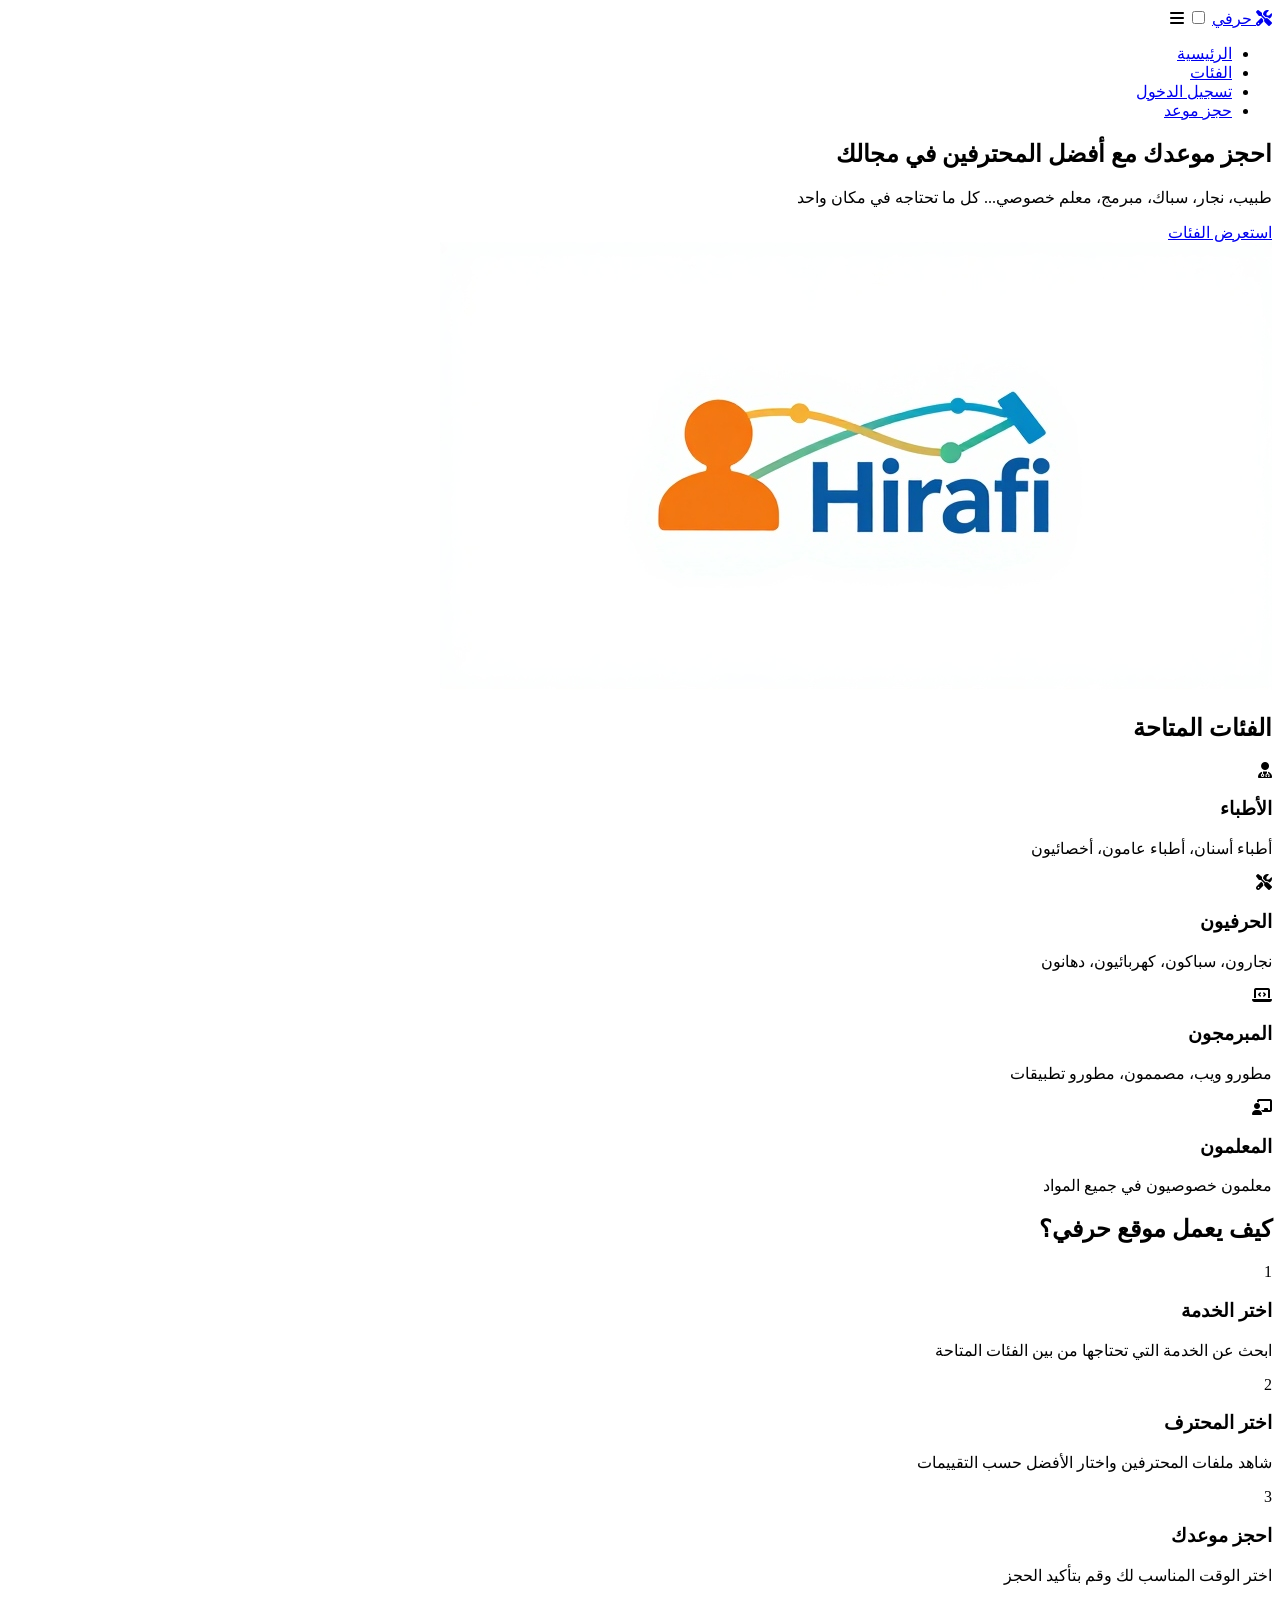
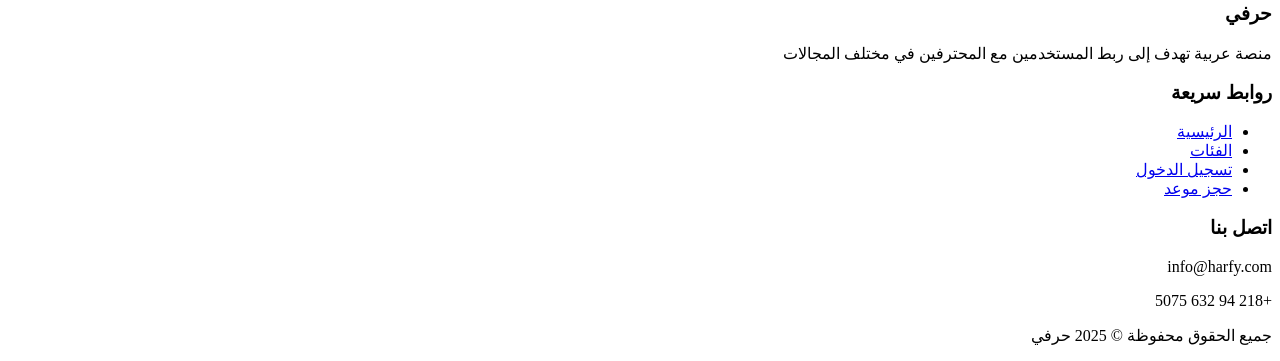
==== index.html @ f02ce2a3 "Add files via upload" ====
<!DOCTYPE html>
<html lang="ar" dir="rtl">
<head>
    <meta charset="UTF-8">
    <meta name="viewport" content="width=device-width, initial-scale=1.0">
    <title>حرفي - منصة حجز المواعيد مع المحترفين</title>
    <link rel="stylesheet" href="css/style.css">
    <link rel="stylesheet" href="https://cdnjs.cloudflare.com/ajax/libs/font-awesome/6.4.0/css/all.min.css">
</head>
<body>
    <!-- شريط التنقل -->
    <nav class="navbar">
        <div class="container">
            <a href="index.html" class="logo"><i class="fas fa-tools"> </i> حرفي</a>
            <input type="checkbox" id="menu-toggle" class="menu-checkbox">
            <label for="menu-toggle" class="menu-toggle">
                <i class="fas fa-bars"></i>
            </label>
            <ul class="nav-links">
                <li><a href="index.html" class="active">الرئيسية</a></li>
                <li><a href="categories.html">الفئات</a></li>
                <li><a href="login.html">تسجيل الدخول</a></li>
                <li><a href="booking.html">حجز موعد</a></li>
               
            </ul>
        </div>
    </nav>

    <!-- قسم الهيرو -->
    <section class="hero">
        <div class="container">
            <div class="hero-content">
                <h1>احجز موعدك مع أفضل المحترفين في مجالك</h1>
                <p>طبيب، نجار، سباك، مبرمج، معلم خصوصي... كل ما تحتاجه في مكان واحد</p>
                <a href="categories.html" class="btn-primary">استعرض الفئات</a>
            </div>
            <div class="hero-image">
                <img src="img/eng/output (3).jpg" alt="حرفي - احجز مع محترف">
            </div>
        </div>
    </section>

    <!-- قسم الفئات -->
    <section class="categories">
        <div class="container">
            <h2 class="section-title">الفئات المتاحة</h2>
            <div class="categories-grid">
                <div class="category-card">
                    <i class="fas fa-user-md"></i>
                    <h3>الأطباء</h3>
                    <p>أطباء أسنان، أطباء عامون، أخصائيون</p>
                </div>
                <div class="category-card">
                    <i class="fas fa-tools"></i>
                    <h3>الحرفيون</h3>
                    <p>نجارون، سباكون، كهربائيون، دهانون</p>
                </div>
                <div class="category-card">
                    <i class="fas fa-laptop-code"></i>
                    <h3>المبرمجون</h3>
                    <p>مطورو ويب، مصممون، مطورو تطبيقات</p>
                </div>
                <div class="category-card">
                    <i class="fas fa-chalkboard-teacher"></i>
                    <h3>المعلمون</h3>
                    <p>معلمون خصوصيون في جميع المواد</p>
                </div>
            </div>
        </div>
    </section>

    <!-- قسم كيف يعمل الموقع -->
    <section class="how-it-works">
        <div class="container">
            <h2 class="section-title">كيف يعمل موقع حرفي؟</h2>
            <div class="steps">
                <div class="step">
                    <span class="step-number">1</span>
                    <h3>اختر الخدمة</h3>
                    <p>ابحث عن الخدمة التي تحتاجها من بين الفئات المتاحة</p>
                </div>
                <div class="step">
                    <span class="step-number">2</span>
                    <h3>اختر المحترف</h3>
                    <p>شاهد ملفات المحترفين واختار الأفضل حسب التقييمات</p>
                </div>
                <div class="step">
                    <span class="step-number">3</span>
                    <h3>احجز موعدك</h3>
                    <p>اختر الوقت المناسب لك وقم بتأكيد الحجز</p>
                </div>
                
            </div>
        </div>
    </section>

    <!-- التذييل -->
    <footer class="footer">
        <div class="container">
            <div class="footer-content">
                <div class="footer-section">
                    <h3>حرفي</h3>
                    <p>منصة عربية تهدف إلى ربط المستخدمين مع المحترفين في مختلف المجالات</p>
                </div>
                <div class="footer-section">
                    <h3>روابط سريعة</h3>
                    <ul>
                        <li><a href="index.html">الرئيسية</a></li>
                        <li><a href="categories.html">الفئات</a></li>
                        <li><a href="login.html">تسجيل الدخول</a></li>
                        <li><a href="booking.html">حجز موعد</a></li>
                    </ul>
                </div>
                <div class="footer-section">
                    <h3>اتصل بنا</h3>
                    <p><i class=" fa-envelope"></i> info@harfy.com</p>
                    <p><i class=" fa-phone"></i> +218 94 632 5075</p>
                </div>
            </div>
            <div class="footer-bottom">
                <p>جميع الحقوق محفوظة &copy; 2025 حرفي</p>
            </div>
        </div>
    </footer>
</body>
</html>
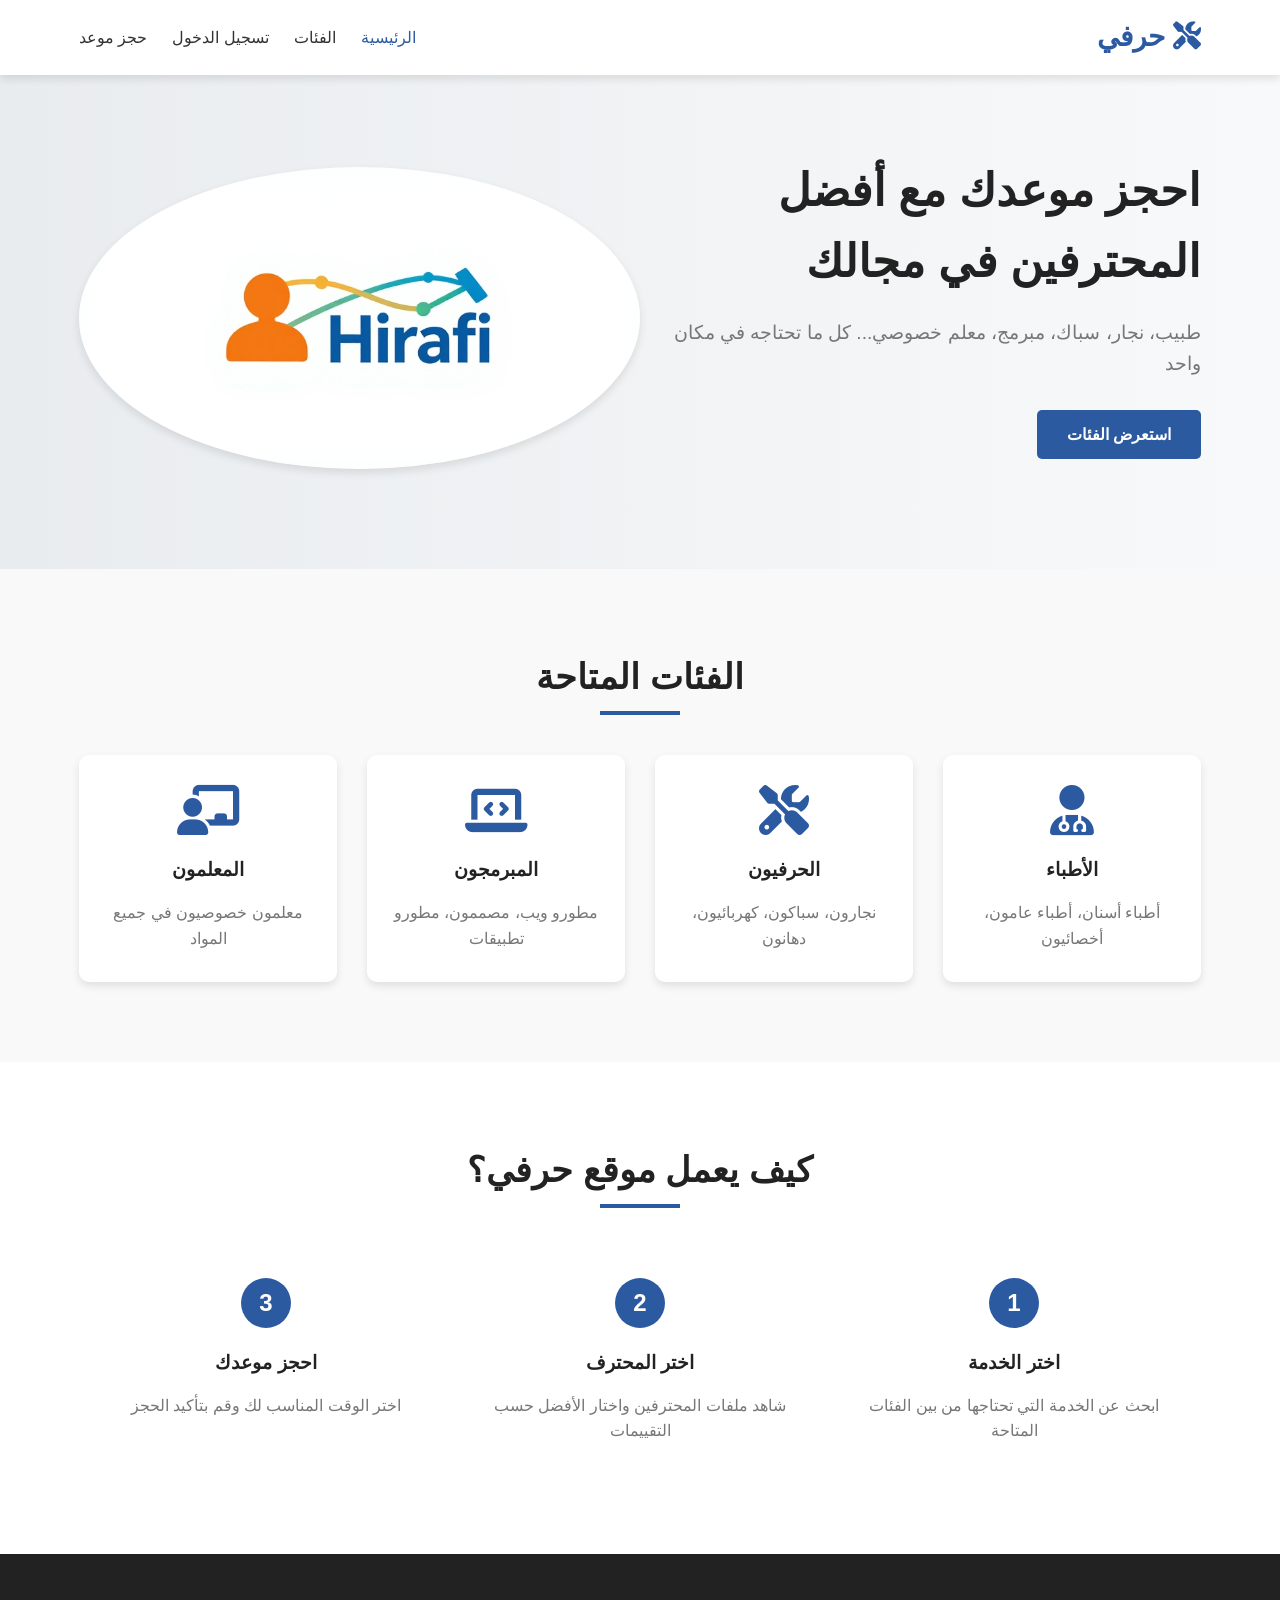
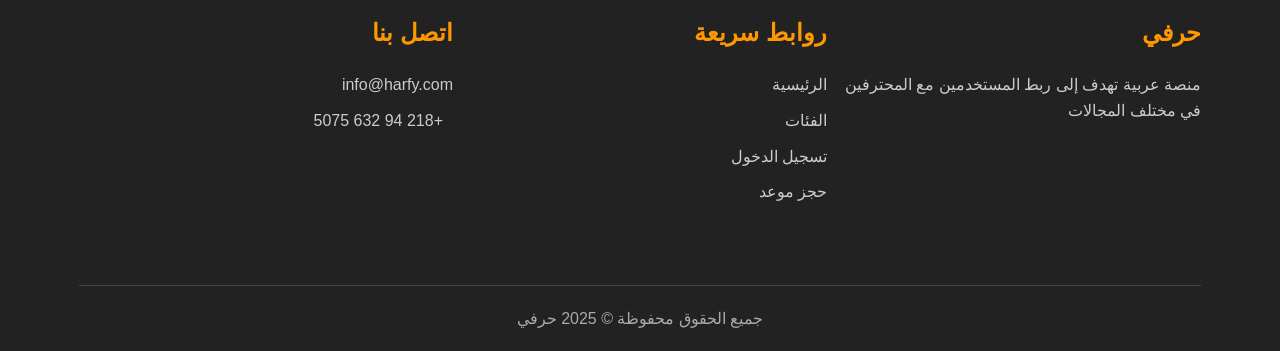
==== commit 8da68fce: "Fix HTML structure and update stylesheet path" ====
--- a/index.html
+++ b/index.html
@@ -4,7 +4,7 @@
     <meta charset="UTF-8">
     <meta name="viewport" content="width=device-width, initial-scale=1.0">
     <title>حرفي - منصة حجز المواعيد مع المحترفين</title>
-    <link rel="stylesheet" href="css/style.css">
+    <link rel="stylesheet" href="CSS/style.css">
     <link rel="stylesheet" href="https://cdnjs.cloudflare.com/ajax/libs/font-awesome/6.4.0/css/all.min.css">
 </head>
 <body>
@@ -123,4 +123,6 @@
         </div>
     </footer>
 </body>
-</html>+
+</html>
+
--- a/CSS/style.css
+++ b/CSS/style.css
@@ -0,0 +1,959 @@
+/* ==================== */
+/* أساسيات وإعدادات عامة */
+/* ==================== */
+* {
+    margin: 0;
+    padding: 0;
+    box-sizing: border-box;
+    font-family: 'Segoe UI', Tahoma, Geneva, Verdana, sans-serif;
+}
+
+:root {
+    --primary-color: #2c5aa0;
+    --secondary-color: #4CAF50;
+    --accent-color: #FF9800;
+    --text-color: #333;
+    --light-color: #f9f9f9;
+    --dark-color: #222;
+    --gray-color: #777;
+    --shadow: 0 4px 8px rgba(0, 0, 0, 0.1);
+}
+
+body {
+    background-color: #fff;
+    color: var(--text-color);
+    line-height: 1.6;
+    direction: rtl;
+}
+
+.container {
+    width: 90%;
+    max-width: 1200px;
+    margin: 0 auto;
+    padding: 0 15px;
+}
+
+/* ==================== */
+/* التخطيط والمكونات العامة */
+/* ==================== */
+.section-title {
+    text-align: center;
+    margin-bottom: 50px;
+    font-size: 2.2rem;
+    color: var(--dark-color);
+    position: relative;
+}
+
+.section-title::after {
+    content: '';
+    position: absolute;
+    width: 80px;
+    height: 4px;
+    background-color: var(--primary-color);
+    bottom: -10px;
+    right: 50%;
+    transform: translateX(50%);
+}
+
+.btn-primary {
+    display: inline-block;
+    background-color: var(--primary-color);
+    color: white;
+    padding: 12px 30px;
+    border-radius: 5px;
+    text-decoration: none;
+    font-weight: 600;
+    transition: background-color 0.3s;
+    border: none;
+    cursor: pointer;
+}
+
+.btn-primary:hover {
+    background-color: #1e3d6f;
+}
+
+.form-group {
+    margin-bottom: 25px;
+}
+
+.form-group label {
+    display: block;
+    margin-bottom: 8px;
+    font-weight: 600;
+    color: var(--dark-color);
+}
+
+.form-group input,
+.form-group select,
+.form-group textarea {
+    width: 100%;
+    padding: 12px 15px;
+    border: 1px solid #ddd;
+    border-radius: 5px;
+    font-size: 1rem;
+}
+
+.form-group textarea {
+    height: 120px;
+    resize: vertical;
+}
+
+/* ==================== */
+/* شريط التنقل */
+/* ==================== */
+.navbar {
+    background-color: #fff;
+    box-shadow: var(--shadow);
+    position: sticky;
+    top: 0;
+    z-index: 1000;
+    padding: 15px 0;
+}
+
+.navbar .container {
+    display: flex;
+    justify-content: space-between;
+    align-items: center;
+    position: relative;
+}
+
+.logo {
+    font-size: 28px;
+    font-weight: 700;
+    color: var(--primary-color);
+    text-decoration: none;
+}
+
+.nav-links {
+    display: flex;
+    list-style: none;
+}
+
+.nav-links li {
+    margin-right: 25px;
+}
+
+.nav-links a {
+    text-decoration: none;
+    color: var(--text-color);
+    font-weight: 500;
+    transition: color 0.3s;
+}
+
+.nav-links a:hover,
+.nav-links a.active {
+    color: var(--primary-color);
+}
+
+/* تنسيق القائمة المنسدلة (بدون JavaScript) */
+.menu-checkbox {
+    display: none;
+}
+
+.menu-toggle {
+    display: none;
+    font-size: 1.5rem;
+    cursor: pointer;
+    color: var(--primary-color);
+    padding: 10px;
+    border-radius: 4px;
+    transition: background-color 0.3s;
+}
+
+.menu-toggle:hover {
+    background-color: rgba(0, 0, 0, 0.05);
+}
+
+/* ==================== */
+/* الصفحة الرئيسية */
+/* ==================== */
+/* قسم الهيرو */
+.hero {
+    padding: 80px 0;
+    background: linear-gradient(to left, #f8f9fa, #e9ecef);
+}
+
+.hero .container {
+    display: flex;
+    align-items: center;
+    justify-content: space-between;
+    flex-wrap: wrap;
+}
+
+.hero-content {
+    flex: 1;
+    min-width: 300px;
+    margin-bottom: 30px;
+}
+
+.hero-content h1 {
+    font-size: 2.8rem;
+    margin-bottom: 20px;
+    color: var(--dark-color);
+}
+
+.hero-content p {
+    font-size: 1.2rem;
+    color: var(--gray-color);
+    margin-bottom: 30px;
+}
+
+.hero-image {
+    flex: 1;
+    min-width: 300px;
+}
+
+.hero-image img {
+    width: 100%;
+    border-radius: 50%;
+    box-shadow: var(--shadow);
+    transition: all 0.4s ease;
+    transform-origin: center center;
+}
+.hero-image:hover img {
+    transform: scale(1.05);
+    box-shadow: 0 12px 30px rgba(255, 155, 33, 0.842);
+}
+
+/* قسم الفئات */
+.categories {
+    padding: 80px 0;
+    background-color: var(--light-color);
+}
+
+.categories-grid {
+    display: grid;
+    grid-template-columns: repeat(auto-fill, minmax(250px, 1fr));
+    gap: 30px;
+}
+
+.category-card {
+    background-color: white;
+    padding: 30px 20px;
+    border-radius: 10px;
+    text-align: center;
+    box-shadow: var(--shadow);
+    transition: transform 0.3s;
+}
+
+.category-card:hover {
+    transform: translateY(-10px);
+}
+
+.category-card i {
+    font-size: 50px;
+    color: var(--primary-color);
+    margin-bottom: 20px;
+}
+
+.category-card h3 {
+    margin-bottom: 15px;
+    color: var(--dark-color);
+}
+
+.category-card p {
+    color: var(--gray-color);
+}
+
+/* قسم كيف يعمل */
+.how-it-works {
+    padding: 80px 0;
+}
+
+.steps {
+    display: flex;
+    justify-content: space-between;
+    flex-wrap: wrap;
+}
+
+.step {
+    flex: 1;
+    min-width: 200px;
+    text-align: center;
+    padding: 20px;
+    margin: 10px;
+}
+
+.step-number {
+    display: inline-block;
+    width: 50px;
+    height: 50px;
+    background-color: var(--primary-color);
+    color: white;
+    border-radius: 50%;
+    line-height: 50px;
+    font-size: 24px;
+    font-weight: bold;
+    margin-bottom: 20px;
+}
+
+.step h3 {
+    margin-bottom: 15px;
+    color: var(--dark-color);
+}
+
+.step p {
+    color: var(--gray-color);
+}
+
+/* ==================== */
+/* صفحة الفئات */
+/* ==================== */
+/* مسار التنقل */
+.breadcrumb {
+    background-color: #f1f5f9;
+    padding: 15px 0;
+    margin-bottom: 40px;
+}
+
+.breadcrumb-links {
+    display: flex;
+    gap: 10px;
+    font-size: 0.95rem;
+}
+
+.breadcrumb-links a {
+    color: var(--text-color);
+    text-decoration: none;
+}
+
+.breadcrumb-links a:hover {
+    color: var(--primary-color);
+}
+
+.breadcrumb-links .separator {
+    color: var(--gray-color);
+}
+
+/* تنسيق المقدمة في صفحة الفئات */
+.page-intro {
+    text-align: center;
+    margin-bottom: 40px;
+    font-size: 1.1rem;
+    color: var(--gray-color);
+}
+
+/* قسم تفاصيل الفئة */
+.category-detail {
+    margin: 50px 0;
+    padding: 30px;
+    background-color: #f8f9fa;
+    border-radius: 10px;
+    box-shadow: 0 4px 8px rgba(0, 0, 0, 0.05);
+}
+
+.category-detail h2 {
+    color: var(--primary-color);
+    margin-bottom: 25px;
+    padding-bottom: 15px;
+    border-bottom: 2px solid #eaeaea;
+    display: flex;
+    align-items: center;
+}
+
+.category-detail h2 i {
+    margin-left: 15px;
+    font-size: 1.8rem;
+}
+
+.category-intro {
+    font-size: 1.1rem;
+    line-height: 1.8;
+    color: var(--text-color);
+    margin-bottom: 25px;
+}
+
+/* إحصائيات الفئة */
+.category-stats {
+    display: flex;
+    gap: 20px;
+    margin-bottom: 25px;
+    flex-wrap: wrap;
+}
+
+.stat-item {
+    display: flex;
+    align-items: center;
+    gap: 10px;
+    padding: 10px 15px;
+    background-color: white;
+    border-radius: 8px;
+    box-shadow: 0 2px 5px rgba(0, 0, 0, 0.05);
+}
+
+.stat-item i {
+    color: var(--primary-color);
+    font-size: 1.5rem;
+}
+
+.stat-text span {
+    display: block;
+}
+
+.stat-value {
+    font-weight: bold;
+    font-size: 1.2rem;
+}
+
+.stat-label {
+    font-size: 0.9rem;
+    color: var(--gray-color);
+}
+
+/* قائمة المحترفين */
+.professionals-list {
+    display: grid;
+    grid-template-columns: repeat(auto-fill, minmax(280px, 1fr));
+    gap: 25px;
+    margin-top: 30px;
+}
+
+.professional-item {
+    background: white;
+    border-radius: 8px;
+    overflow: hidden;
+    box-shadow: 0 3px 10px rgba(0, 0, 0, 0.08);
+    transition: transform 0.3s, box-shadow 0.3s;
+}
+
+.professional-item:hover {
+    transform: translateY(-5px);
+    box-shadow: 0 6px 15px rgba(0, 0, 0, 0.1);
+}
+
+.professional-img {
+    height: 180px;
+    width: 100%;
+    overflow: hidden;
+}
+
+.professional-img img {
+    width: 100%;
+    height: 100%;
+    object-fit: cover;
+}
+
+.professional-info {
+    padding: 20px;
+}
+
+.professional-name {
+    font-size: 1.3rem;
+    margin-bottom: 8px;
+    color: var(--dark-color);
+}
+
+.professional-rating {
+    color: #FF9800;
+    margin-bottom: 10px;
+}
+
+.professional-location {
+    color: var(--gray-color);
+    font-size: 0.9rem;
+    margin-bottom: 15px;
+}
+
+.professional-location i {
+    margin-left: 5px;
+}
+
+.professional-skills {
+    display: flex;
+    flex-wrap: wrap;
+    gap: 8px;
+    margin-bottom: 15px;
+}
+
+.skill-tag {
+    background-color: #eef4ff;
+    color: var(--primary-color);
+    padding: 5px 10px;
+    border-radius: 20px;
+    font-size: 0.85rem;
+}
+
+.professional-footer {
+    display: flex;
+    justify-content: space-between;
+    align-items: center;
+    margin-top: 15px;
+}
+
+.professional-price {
+    font-weight: bold;
+    color: var(--primary-color);
+}
+
+/* تنسيق أزرار الحجز في صفحة الفئات */
+.professional-info .btn-primary {
+    padding: 8px 15px;
+    font-size: 0.9rem;
+}
+
+/* روابط الفئات السريعة */
+.category-quick-links {
+    background-color: #f0f7ff;
+    padding: 30px;
+    border-radius: 10px;
+    margin: 50px 0;
+    text-align: center;
+}
+
+.category-quick-links h3 {
+    margin-bottom: 20px;
+}
+
+.category-quick-links .links-container {
+    display: flex;
+    flex-wrap: wrap;
+    justify-content: center;
+    gap: 15px;
+}
+
+.category-quick-links .btn-primary {
+    padding: 10px 20px;
+    margin: 5px;
+}
+
+/* ==================== */
+/* صفحة الحجز */
+/* ==================== */
+.booking-form {
+    max-width: 600px;
+    margin: 40px auto;
+    background-color: white;
+    padding: 40px;
+    border-radius: 10px;
+    box-shadow: var(--shadow);
+}
+
+/* ==================== */
+/* صفحات المصادقة (تسجيل دخول وتسجيل) */
+/* ==================== */
+.login-section {
+    padding: 60px 0;
+    background-color: var(--light-color);
+    min-height: 70vh;
+}
+
+.login-container {
+    display: flex;
+    justify-content: center;
+    align-items: center;
+    padding: 20px 0;
+}
+
+.login-box {
+    width: 100%;
+    max-width: 450px;
+    background: white;
+    border-radius: 10px;
+    box-shadow: 0 5px 20px rgba(0, 0, 0, 0.08);
+    overflow: hidden;
+    margin: 0 auto;
+}
+
+/* رأس النموذج */
+.login-header, .register-header {
+    text-align: center;
+    padding: 30px 40px 10px;
+    border-bottom: 1px solid #eee;
+}
+
+.login-icon, .register-icon {
+    color: white;
+    width: 70px;
+    height: 70px;
+    border-radius: 50%;
+    display: inline-flex;
+    align-items: center;
+    justify-content: center;
+    margin-bottom: 20px;
+    font-size: 1.8rem;
+}
+
+.login-icon {
+    background-color: var(--primary-color);
+}
+
+.register-icon {
+    background-color: var(--secondary-color);
+}
+
+.login-header h2, .register-header h2 {
+    margin-bottom: 10px;
+    color: var(--dark-color);
+    font-size: 1.6rem;
+}
+
+.login-header p, .register-header p {
+    color: var(--gray-color);
+    font-size: 0.95rem;
+    margin-bottom: 20px;
+}
+
+/* النموذج */
+.login-form {
+    padding: 30px 40px;
+}
+
+/* حقول الإدخال */
+.input-with-icon {
+    position: relative;
+}
+
+.input-with-icon i {
+    position: absolute;
+    right: 15px;
+    top: 50%;
+    transform: translateY(-50%);
+    color: var(--gray-color);
+    font-size: 1rem;
+}
+
+.input-with-icon input {
+    width: 100%;
+    padding: 12px 45px 12px 15px;
+    border: 1px solid #ddd;
+    border-radius: 5px;
+    font-size: 1rem;
+    transition: border-color 0.3s;
+}
+
+.input-with-icon input:focus {
+    border-color: var(--primary-color);
+    outline: none;
+    box-shadow: 0 0 0 2px rgba(44, 90, 160, 0.1);
+}
+
+/* خيارات تسجيل الدخول */
+.login-options {
+    display: flex;
+    justify-content: space-between;
+    align-items: center;
+    margin-bottom: 25px;
+}
+
+.remember-me {
+    display: flex;
+    align-items: center;
+    cursor: pointer;
+}
+
+.remember-me input {
+    margin-left: 8px;
+}
+
+.remember-me span {
+    font-size: 0.9rem;
+    color: var(--gray-color);
+}
+
+.forgot-password {
+    color: var(--primary-color);
+    text-decoration: none;
+    font-size: 0.9rem;
+}
+
+.forgot-password:hover {
+    text-decoration: underline;
+}
+
+/* زر الإرسال */
+.login-submit-btn, .register-submit-btn {
+    width: 100%;
+    padding: 14px;
+    font-size: 1rem;
+    font-weight: 600;
+    color: white;
+    border: none;
+    border-radius: 5px;
+    cursor: pointer;
+    transition: background-color 0.3s;
+}
+
+.login-submit-btn {
+    background-color: var(--primary-color);
+}
+
+.login-submit-btn:hover {
+    background-color: #1e3d6f;
+}
+
+.register-submit-btn {
+    background-color: var(--secondary-color);
+}
+
+.register-submit-btn:hover {
+    background-color: #3d8b40;
+}
+
+/* رابط إنشاء حساب وتسجيل الدخول */
+.register-link, .login-link {
+    text-align: center;
+    margin-top: 25px;
+    padding-top: 20px;
+    border-top: 1px solid #eee;
+}
+
+.register-link p, .login-link p {
+    color: var(--gray-color);
+    font-size: 0.95rem;
+}
+
+.register-link a, .login-link a {
+    color: var(--primary-color);
+    text-decoration: none;
+    font-weight: 600;
+    margin-right: 5px;
+}
+
+.register-link a:hover, .login-link a:hover {
+    text-decoration: underline;
+}
+
+/* شروط الاستخدام */
+.terms-agreement {
+    margin: 20px 0 25px;
+}
+
+.terms-checkbox {
+    display: flex;
+    align-items: flex-start;
+    cursor: pointer;
+}
+
+.terms-checkbox input {
+    margin-left: 8px;
+    margin-top: 3px;
+}
+
+.terms-checkbox span {
+    font-size: 0.9rem;
+    color: var(--gray-color);
+    line-height: 1.5;
+}
+
+.terms-link {
+    color: var(--primary-color);
+    text-decoration: none;
+}
+
+.terms-link:hover {
+    text-decoration: underline;
+}
+
+/* ==================== */
+/* التذييل */
+/* ==================== */
+.footer {
+    background-color: var(--dark-color);
+    color: white;
+    padding: 60px 0 20px;
+}
+
+.footer-content {
+    display: flex;
+    justify-content: space-between;
+    flex-wrap: wrap;
+    margin-bottom: 40px;
+}
+
+.footer-section {
+    flex: 1;
+    min-width: 250px;
+    margin-bottom: 30px;
+}
+
+.footer-section h3 {
+    margin-bottom: 20px;
+    font-size: 1.5rem;
+    color: var(--accent-color);
+}
+
+.footer-section p {
+    margin-bottom: 10px;
+    color: #ccc;
+}
+
+.footer-section ul {
+    list-style: none;
+}
+
+.footer-section ul li {
+    margin-bottom: 10px;
+}
+
+.footer-section a {
+    color: #ccc;
+    text-decoration: none;
+    transition: color 0.3s;
+}
+
+.footer-section a:hover {
+    color: var(--accent-color);
+}
+
+.footer-section i {
+    margin-left: 10px;
+    color: var(--accent-color);
+}
+
+.footer-bottom {
+    text-align: center;
+    padding-top: 20px;
+    border-top: 1px solid #444;
+    color: #aaa;
+}
+
+/* ==================== */
+/* التصميم المتجاوب */
+/* ==================== */
+@media (max-width: 768px) {
+    /* القائمة المنسدلة */
+    .menu-toggle {
+        display: block;
+    }
+    
+    .nav-links {
+        position: fixed;
+        top: 70px;
+        right: -100%;
+        width: 80%;
+        height: calc(100vh - 70px);
+        background-color: white;
+        flex-direction: column;
+        align-items: center;
+        padding-top: 40px;
+        transition: right 0.3s ease;
+        box-shadow: var(--shadow);
+        z-index: 999;
+    }
+    
+    /* عند تفعيل checkbox تظهر القائمة */
+    .menu-checkbox:checked ~ .nav-links {
+        right: 0;
+    }
+    
+    .nav-links li {
+        margin: 20px 0;
+        width: 100%;
+        text-align: center;
+    }
+    
+    .nav-links a {
+        display: block;
+        padding: 15px;
+        font-size: 1.1rem;
+        border-bottom: 1px solid #f0f0f0;
+        width: 100%;
+    }
+    
+    .nav-links a:hover {
+        background-color: #f5f5f5;
+    }
+    
+    /* محتوى متجاوب */
+    .hero-content h1 {
+        font-size: 2.2rem;
+    }
+    
+    .steps {
+        flex-direction: column;
+    }
+    
+    .step {
+        margin-bottom: 30px;
+    }
+    
+    .category-detail {
+        padding: 20px;
+    }
+    
+    .category-stats {
+        flex-direction: column;
+    }
+    
+    .professional-footer {
+        flex-direction: column;
+        align-items: flex-start;
+        gap: 15px;
+    }
+    
+    .professional-footer .btn-primary {
+        width: 100%;
+        text-align: center;
+    }
+    
+    /* صفحات المصادقة */
+    .login-box {
+        max-width: 100%;
+        margin: 0 15px;
+    }
+    
+    .login-form {
+        padding: 25px;
+    }
+    
+    .login-header,
+    .register-header {
+        padding: 25px 25px 10px;
+    }
+    
+    .login-header h2,
+    .register-header h2 {
+        font-size: 1.4rem;
+    }
+    
+    .login-options {
+        flex-direction: column;
+        align-items: flex-start;
+        gap: 15px;
+    }
+    
+    .forgot-password {
+        align-self: flex-end;
+    }
+}
+
+@media (max-width: 480px) {
+    .breadcrumb-links {
+        font-size: 0.85rem;
+    }
+    
+    .category-detail h2 {
+        font-size: 1.5rem;
+    }
+    
+    .category-intro {
+        font-size: 1rem;
+    }
+    
+    .hero-content h1 {
+        font-size: 1.8rem;
+    }
+    
+    .hero-content p {
+        font-size: 1rem;
+    }
+    
+    .section-title {
+        font-size: 1.8rem;
+    }
+    
+    .category-card {
+        padding: 20px 15px;
+    }
+    
+    .booking-form {
+        padding: 20px;
+    }
+}
+
+/* على الشاشات الكبيرة */
+@media (min-width: 769px) {
+    .nav-links {
+        display: flex;
+    }
+}
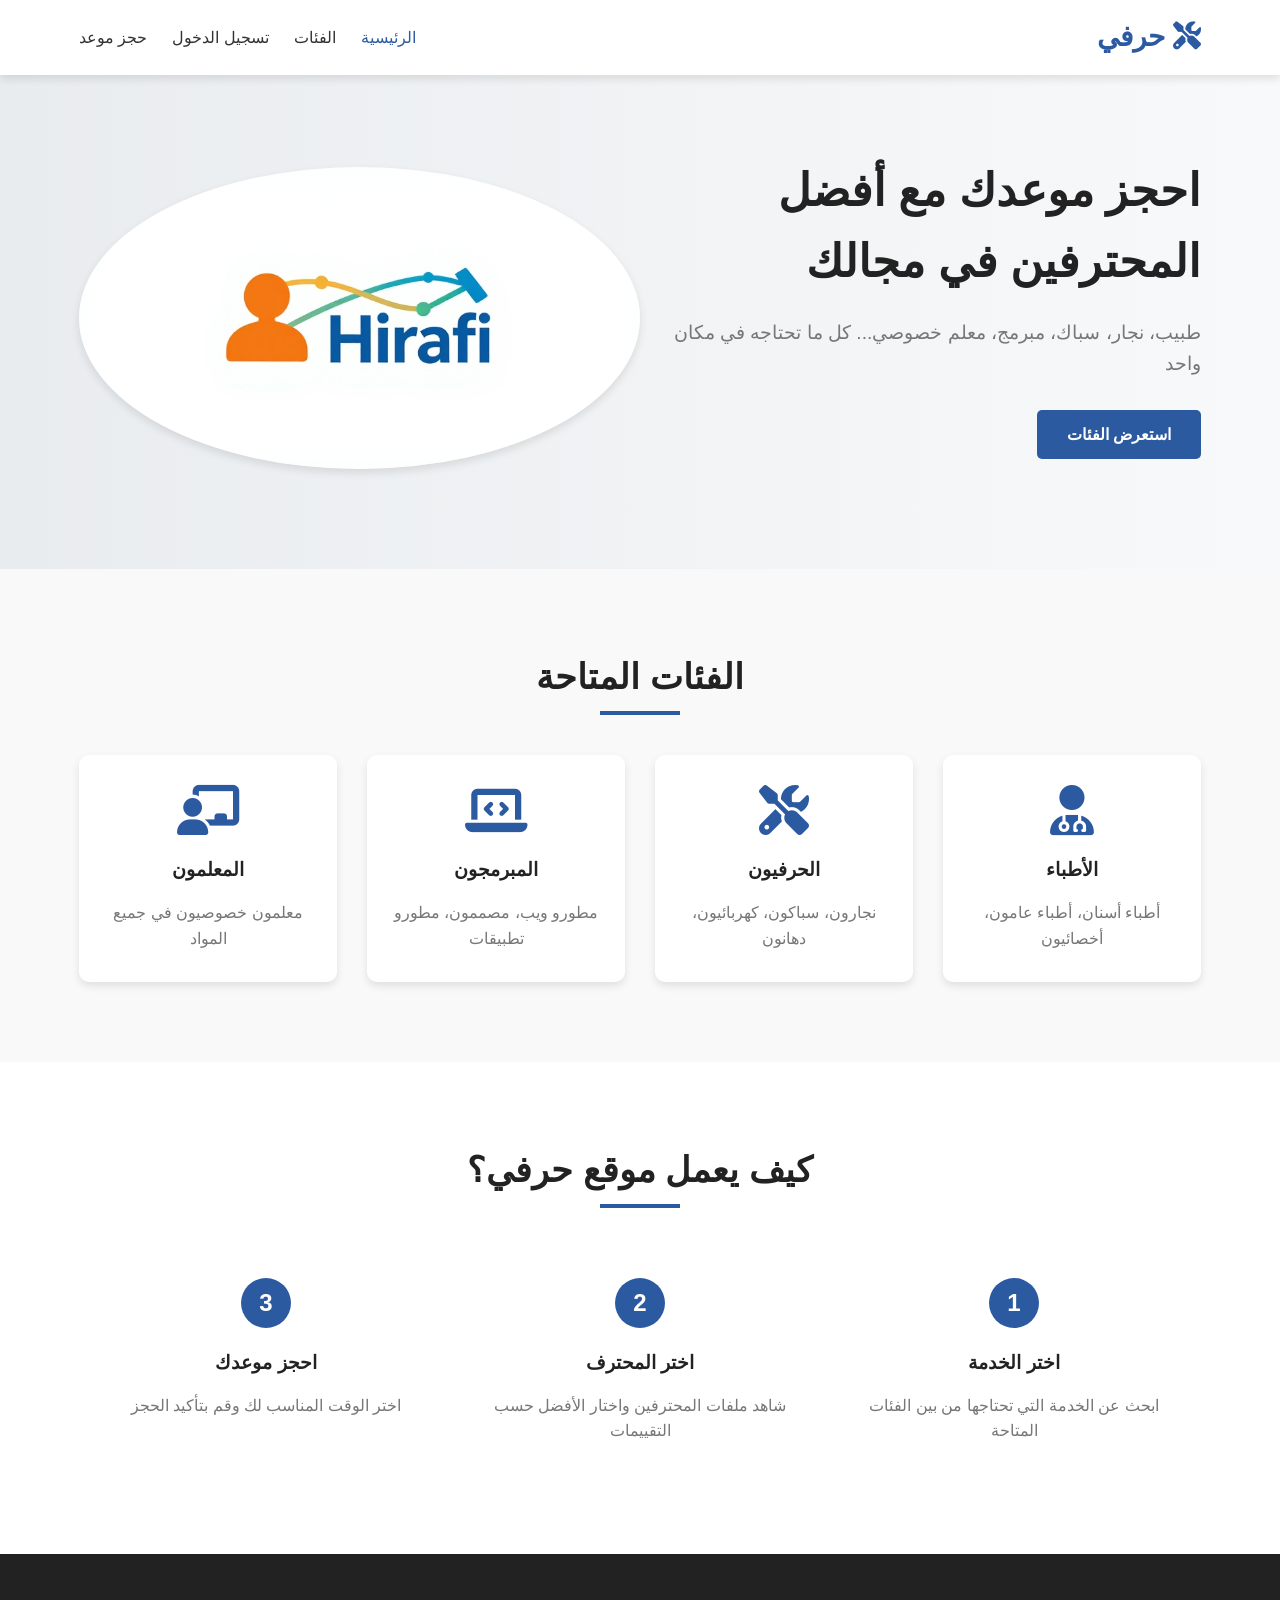
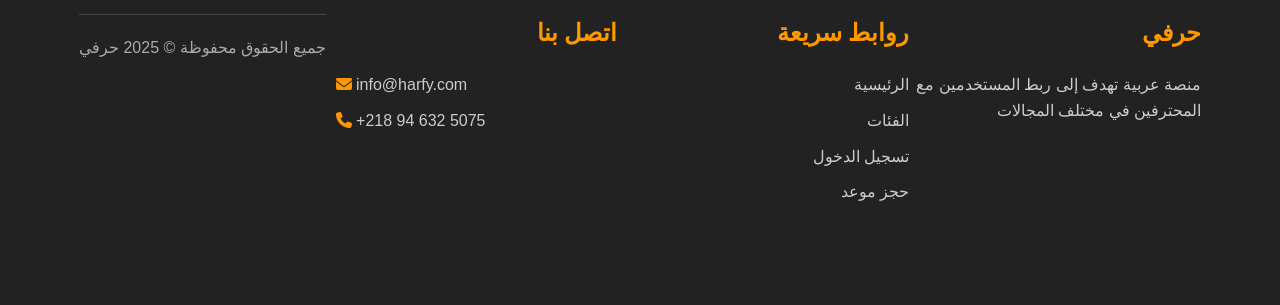
==== commit 13375404: "Fix HTML encoding issues in index.html" ====
--- a/index.html
+++ b/index.html
@@ -113,9 +113,8 @@
                 </div>
                 <div class="footer-section">
                     <h3>اتصل بنا</h3>
-                    <p><i class=" fa-envelope"></i> info@harfy.com</p>
-                    <p><i class=" fa-phone"></i> +218 94 632 5075</p>
-                </div>
+                     <p dir="ltr"><i class="fas fa-envelope"></i> info@harfy.com</p>
+                    <p dir="ltr"><i class="fas fa-phone" ></i> +218 94 632 5075</p>
             </div>
             <div class="footer-bottom">
                 <p>جميع الحقوق محفوظة &copy; 2025 حرفي</p>
@@ -126,3 +125,4 @@
 
 </html>
 
+
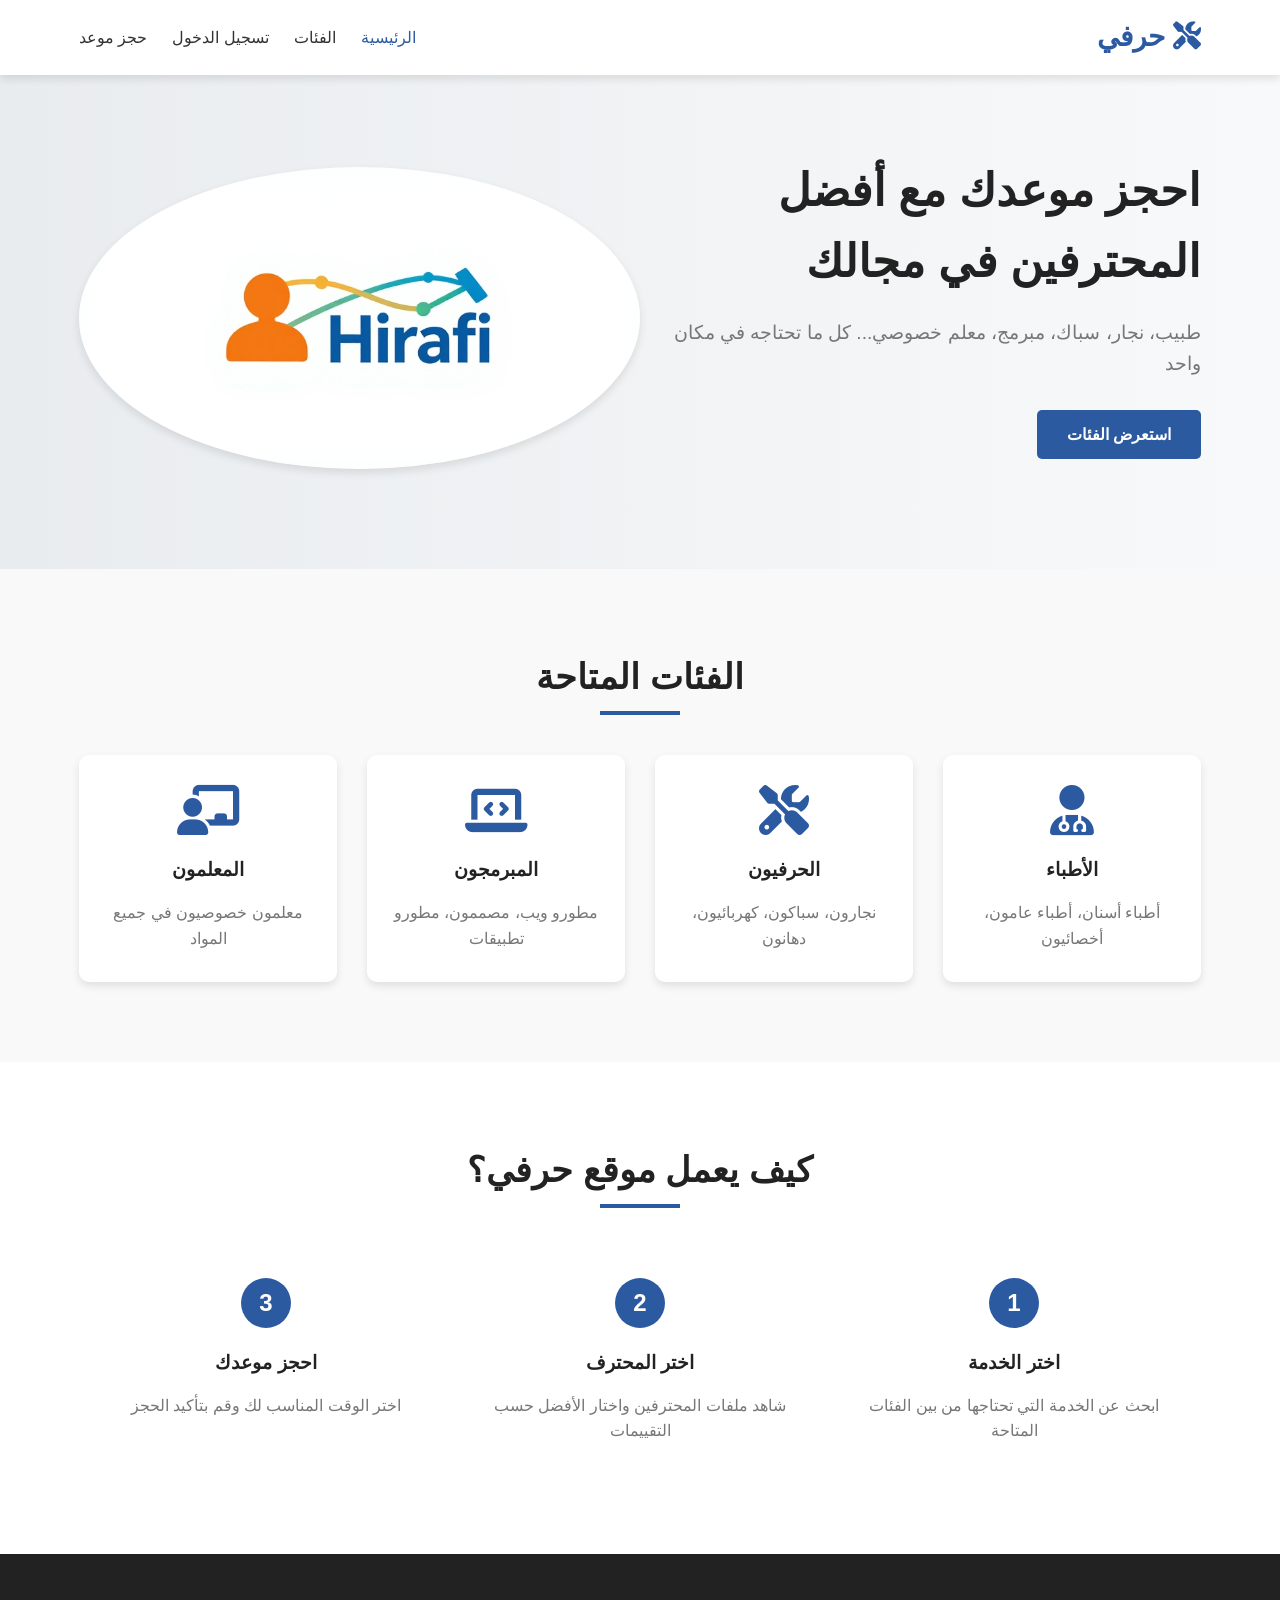
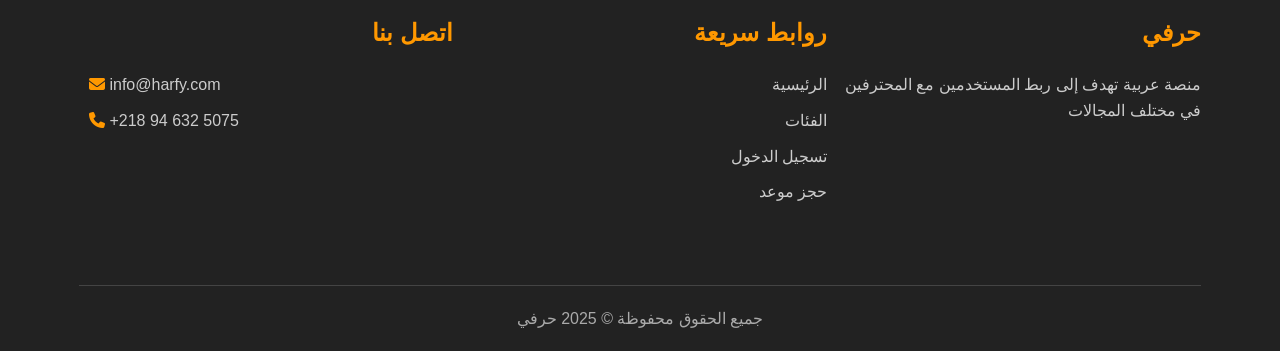
==== commit 00c0a695: "Fix HTML encoding issues in index.html" ====
--- a/index.html
+++ b/index.html
@@ -116,6 +116,7 @@
                      <p dir="ltr"><i class="fas fa-envelope"></i> info@harfy.com</p>
                     <p dir="ltr"><i class="fas fa-phone" ></i> +218 94 632 5075</p>
             </div>
+                </div>
             <div class="footer-bottom">
                 <p>جميع الحقوق محفوظة &copy; 2025 حرفي</p>
             </div>
@@ -126,3 +127,4 @@
 </html>
 
 
+
